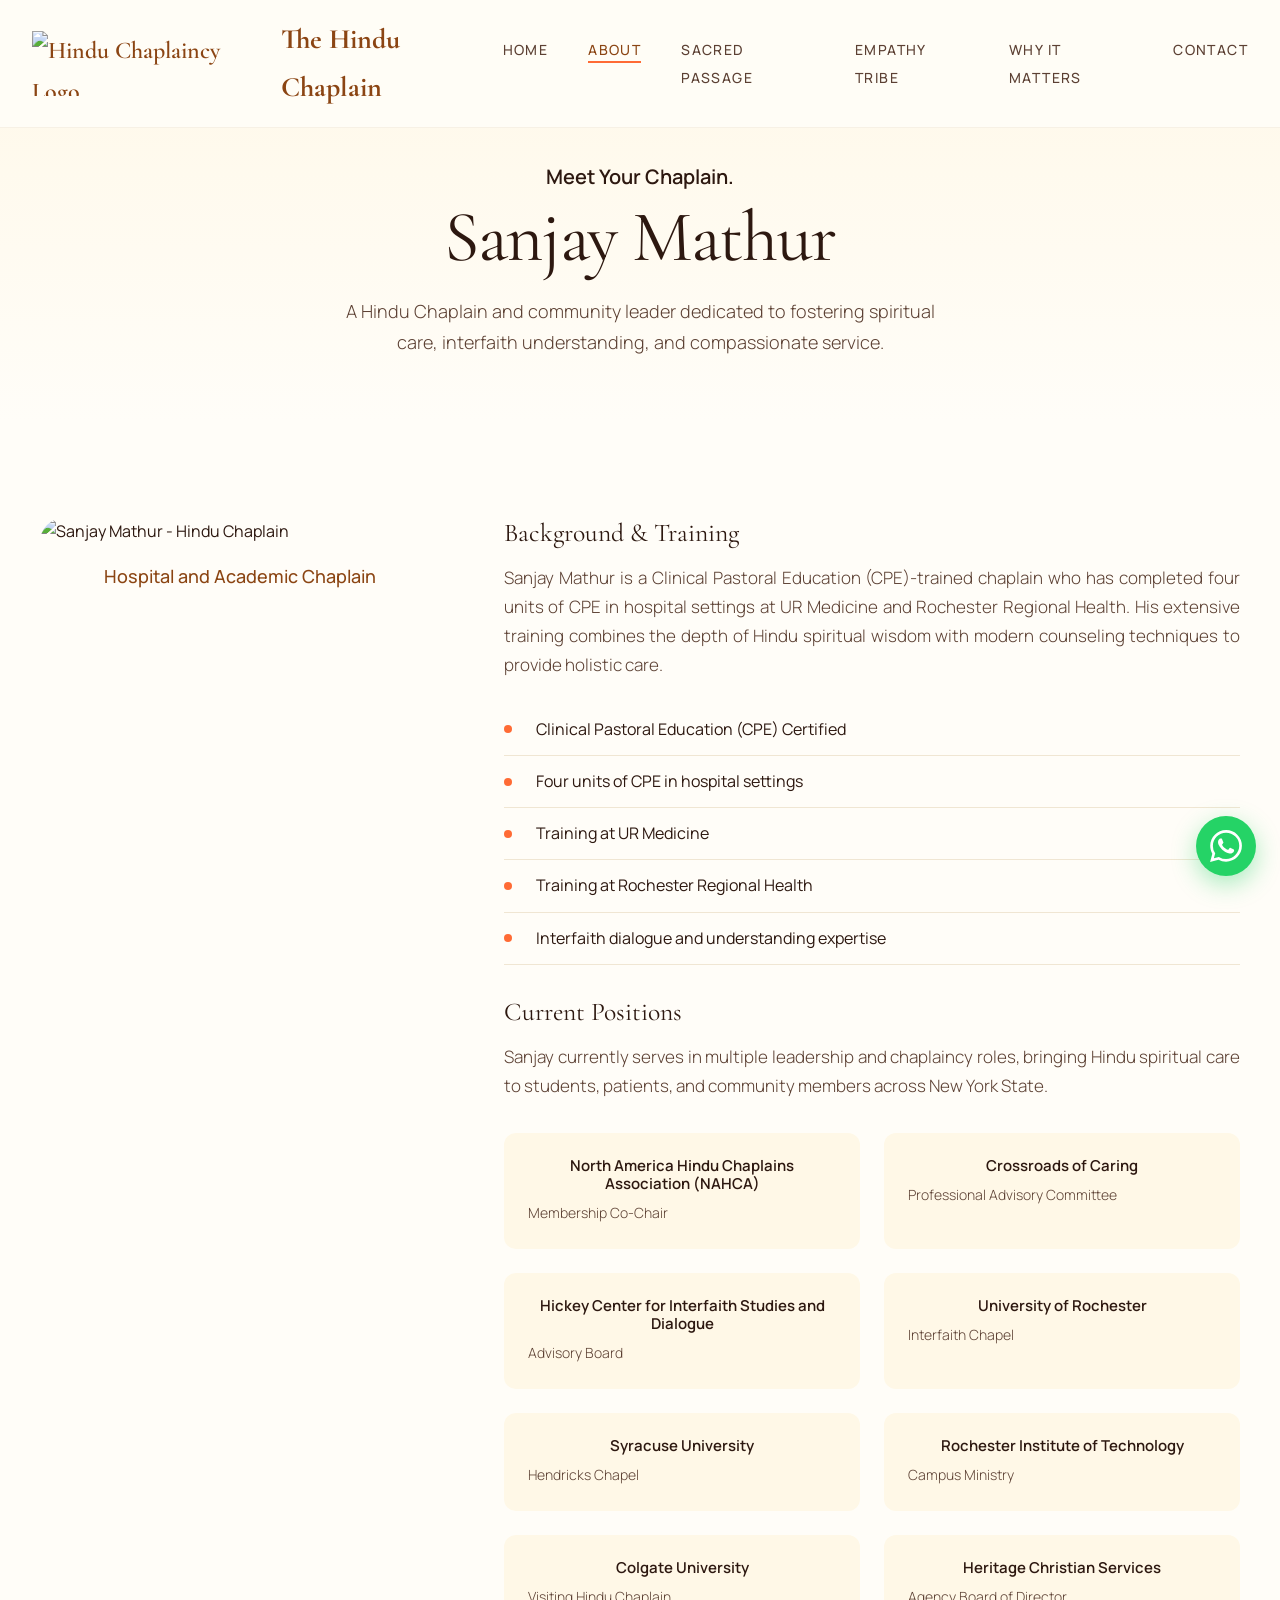
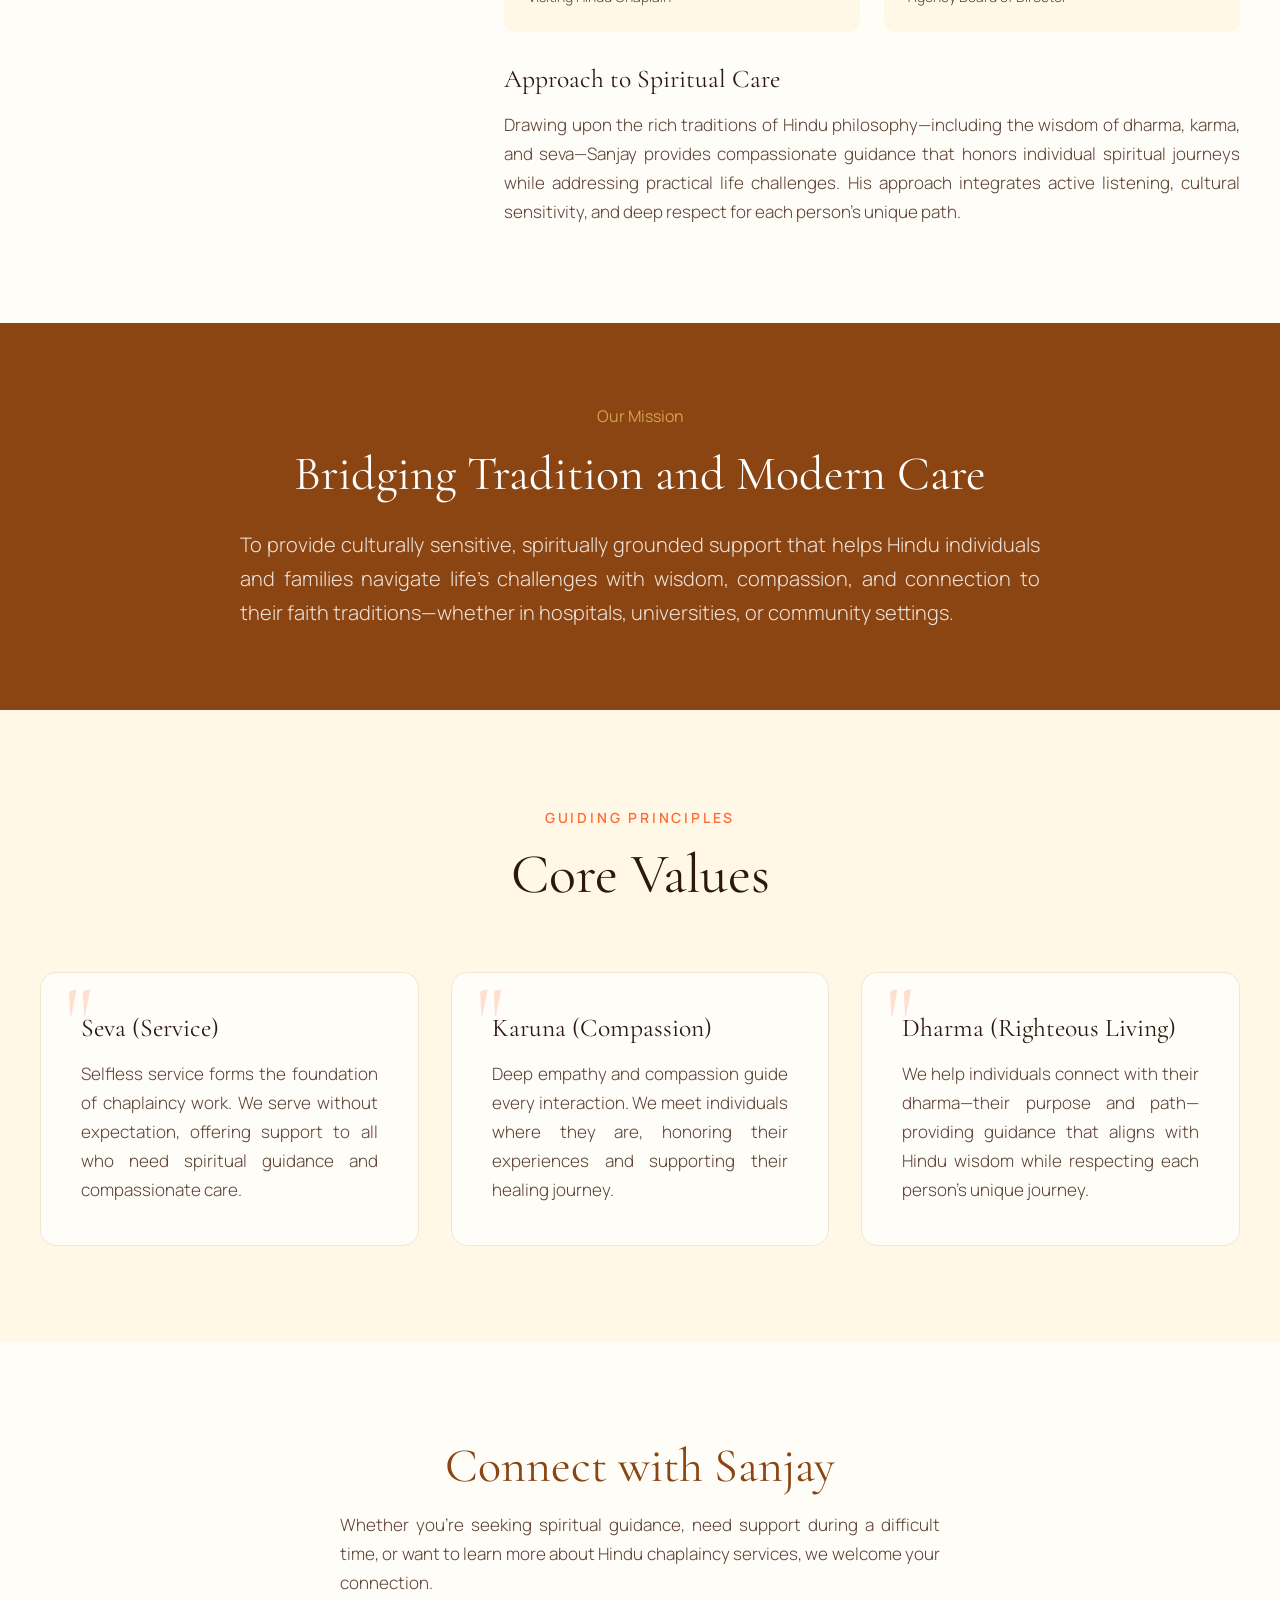
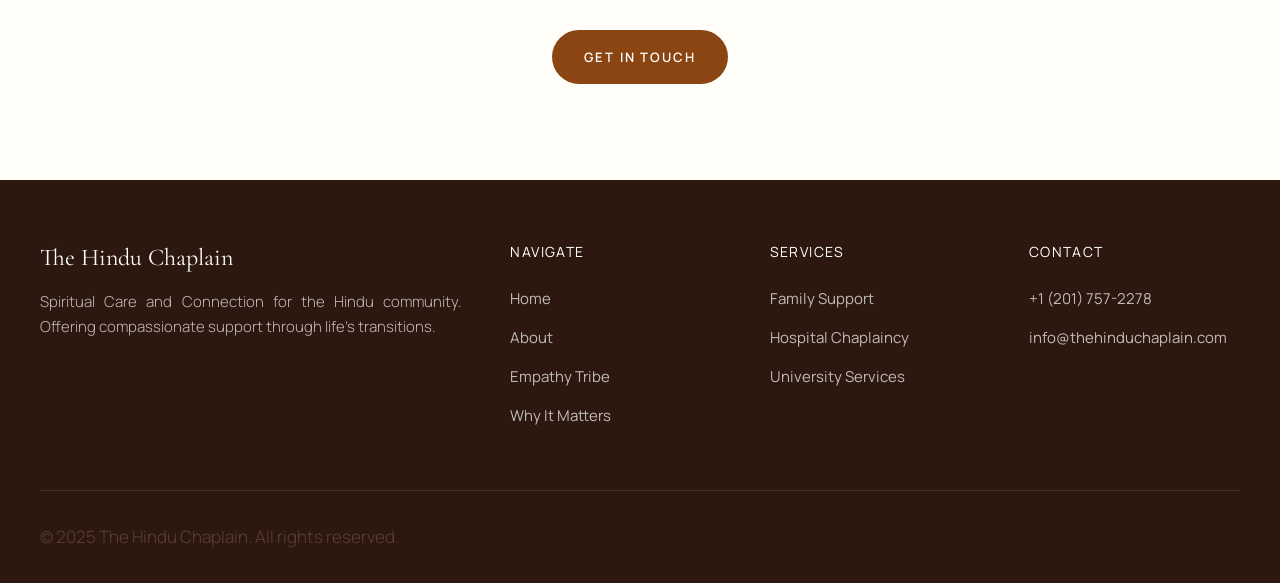
==== about.html @ c5d3df4e "first commit" ====
<!DOCTYPE html>
<html lang="en">
<head>
  <meta charset="UTF-8">
  <meta name="viewport" content="width=device-width, initial-scale=1.0">
  <meta name="description" content="Learn about Sanjay Mathur, a Clinical Pastoral Education trained Hindu Chaplain serving universities and hospitals across New York.">
  <title>About Sanjay Mathur - Hindu Chaplaincy</title>
  <link rel="stylesheet" href="styles.css">
</head>
<body>
  <!-- Navigation -->
  <nav class="nav-container" data-testid="main-navigation">
    <div class="nav-inner">
      <a href="index.html" class="nav-logo" data-testid="nav-logo">
        <img src="https://customer-assets.emergentagent.com/job_hindu-chaplain-v2/artifacts/nrknlaer_th_logo.png" alt="Hindu Chaplaincy Logo" class="nav-logo-img"><span class="nav-logo-text">The Hindu Chaplain</span>
      </a>
      
      <button class="nav-toggle" data-testid="nav-toggle" onclick="toggleNav()">
        <span></span>
        <span></span>
        <span></span>
      </button>
      
      <ul class="nav-links" data-testid="nav-links">
        <li><a href="index.html" data-testid="nav-home">Home</a></li>
        <li><a href="about.html" class="active" data-testid="nav-about">About</a></li>
        <li><a href="sacred-passage.html" data-testid="nav-sacred">Sacred Passage</a></li>
        <li><a href="empathy.html" data-testid="nav-empathy">Empathy Tribe</a></li>
        <li><a href="matters.html" data-testid="nav-matters">Why It Matters</a></li>
        <li><a href="contact.html" data-testid="nav-contact">Contact</a></li>
      </ul>
    </div>
  </nav>

  <!-- Hero Header -->
  <section class="about-hero" data-testid="about-hero">
     <span style="font-size: 20px; font-weight: 600;">Meet Your Chaplain.</span>
    <!--  <span class="hero-overline" style="display: block; margin-bottom: 1rem;">Meet Your Chaplain</span> -->
    <h1>Sanjay Mathur</h1>
    <p style="max-width: 600px; margin: 1rem auto 0; font-size: 1.125rem; text-align: center;">A Hindu Chaplain and community leader dedicated to fostering spiritual care, interfaith understanding, and compassionate service.</p>
  </section>

  <!-- Profile Section -->
  <section class="section" data-testid="profile-section">
    <div class="container">
      <div class="profile-section">
        <div class="profile-image">
          <img src="https://customer-assets.emergentagent.com/job_hindu-chaplain-v2/artifacts/mfcs2wgv_sanjay-mathur.png" alt="Sanjay Mathur - Hindu Chaplain">
          <p style="text-align: center; margin-top: 1rem; font-size: 1.125rem; color: var(--accent-deep); font-weight: 500;">Hospital and Academic Chaplain</p>
        </div>
        
        <div class="profile-content">
          <h3>Background & Training</h3>
          <p>Sanjay Mathur is a Clinical Pastoral Education (CPE)-trained chaplain who has completed four units of CPE in hospital settings at UR Medicine and Rochester Regional Health. His extensive training combines the depth of Hindu spiritual wisdom with modern counseling techniques to provide holistic care.</p>
          
          <ul class="credentials-list" data-testid="credentials-list">
            <li>Clinical Pastoral Education (CPE) Certified</li>
            <li>Four units of CPE in hospital settings</li>
            <li>Training at UR Medicine</li>
            <li>Training at Rochester Regional Health</li>
            <li>Interfaith dialogue and understanding expertise</li>
          </ul>
          
          <h3>Current Positions</h3>
          <p>Sanjay currently serves in multiple leadership and chaplaincy roles, bringing Hindu spiritual care to students, patients, and community members across New York State.</p>
          
          <div class="universities-grid" data-testid="universities-grid">
            <div class="university-card">
              <h4>North America Hindu Chaplains Association (NAHCA)</h4>
              <p style="font-size: 0.875rem; margin-top: 0.5rem;">Membership Co-Chair</p>
            </div>
            <div class="university-card">
              <h4>Crossroads of Caring</h4>
              <p style="font-size: 0.875rem; margin-top: 0.5rem;">Professional Advisory Committee</p>
            </div>
            <div class="university-card">
              <h4>Hickey Center for Interfaith Studies and Dialogue</h4>
              <p style="font-size: 0.875rem; margin-top: 0.5rem;">Advisory Board</p>
            </div>
            <div class="university-card">
              <h4>University of Rochester</h4>
              <p style="font-size: 0.875rem; margin-top: 0.5rem;">Interfaith Chapel</p>
            </div>
            <div class="university-card">
              <h4>Syracuse University</h4>
              <p style="font-size: 0.875rem; margin-top: 0.5rem;">Hendricks Chapel</p>
            </div>
            <div class="university-card">
              <h4>Rochester Institute of Technology</h4>
              <p style="font-size: 0.875rem; margin-top: 0.5rem;">Campus Ministry</p>
            </div>
            <div class="university-card">
              <h4>Colgate University</h4>
              <p style="font-size: 0.875rem; margin-top: 0.5rem;">Visiting Hindu Chaplain</p>
            </div>
            <div class="university-card">
              <h4>Heritage Christian Services</h4>
              <p style="font-size: 0.875rem; margin-top: 0.5rem;">Agency Board of Director</p>
            </div>
          </div>
          
          <h3>Approach to Spiritual Care</h3>
          <p>Drawing upon the rich traditions of Hindu philosophy—including the wisdom of dharma, karma, and seva—Sanjay provides compassionate guidance that honors individual spiritual journeys while addressing practical life challenges. His approach integrates active listening, cultural sensitivity, and deep respect for each person's unique path.</p>
        </div>
      </div>
    </div>
  </section>

  <!-- Mission Banner -->
  <section class="section section-dark mission-banner" data-testid="mission-section">
    <div class="container">
      <span class="hero-overline" style="color: var(--accent-gold); display: block; margin-bottom: 1rem;">Our Mission</span>
      <h2>Bridging Tradition and Modern Care</h2>
      <p>To provide culturally sensitive, spiritually grounded support that helps Hindu individuals and families navigate life's challenges with wisdom, compassion, and connection to their faith traditions—whether in hospitals, universities, or community settings.</p>
    </div>
  </section>

  <!-- Values Section -->
  <section class="section section-alt" data-testid="values-section">
    <div class="container">
      <div class="section-header">
        <span class="overline">Guiding Principles</span>
        <h2>Core Values</h2>
      </div>
      
      <div class="testimonials-grid">
        <div class="testimonial-card">
          <h3 style="color: var(--accent-forest); margin-bottom: 1rem;">Seva (Service)</h3>
          <p>Selfless service forms the foundation of chaplaincy work. We serve without expectation, offering support to all who need spiritual guidance and compassionate care.</p>
        </div>
        
        <div class="testimonial-card">
          <h3 style="color: var(--accent-forest); margin-bottom: 1rem;">Karuna (Compassion)</h3>
          <p>Deep empathy and compassion guide every interaction. We meet individuals where they are, honoring their experiences and supporting their healing journey.</p>
        </div>
        
        <div class="testimonial-card">
          <h3 style="color: var(--accent-forest); margin-bottom: 1rem;">Dharma (Righteous Living)</h3>
          <p>We help individuals connect with their dharma—their purpose and path—providing guidance that aligns with Hindu wisdom while respecting each person's unique journey.</p>
        </div>
      </div>
    </div>
  </section>

  <!-- CTA Section -->
  <section class="section" data-testid="about-cta">
    <div class="container text-center">
      <h2>Connect with Sanjay</h2>
      <p style="max-width: 600px; margin: 1rem auto 2rem;">Whether you're seeking spiritual guidance, need support during a difficult time, or want to learn more about Hindu chaplaincy services, we welcome your connection.</p>
      <a href="contact.html" class="btn btn-primary" data-testid="about-contact-btn">Get in Touch</a>
    </div>
  </section>

  <!-- Footer -->
  <footer class="footer" data-testid="footer">
    <div class="footer-content">
      <div class="footer-brand">
        <h3>The Hindu Chaplain</h3>
        <p>Spiritual Care and Connection for the Hindu community. Offering compassionate support through life's transitions.</p>
      </div>
      
      <div class="footer-links">
        <h4>Navigate</h4>
        <ul>
          <li><a href="index.html">Home</a></li>
          <li><a href="about.html">About</a></li>
          <li><a href="empathy.html">Empathy Tribe</a></li>
          <li><a href="matters.html">Why It Matters</a></li>
        </ul>
      </div>
      
      <div class="footer-links">
        <h4>Services</h4>
        <ul>
          <li><a href="contact.html">Family Support</a></li>
          <li><a href="contact.html">Hospital Chaplaincy</a></li>
          <li><a href="contact.html">University Services</a></li>
        </ul>
      </div>
      
      <div class="footer-links">
        <h4>Contact</h4>
        <ul>
          <li><a href="tel:+12017572278">+1 (201) 757-2278</a></li>
          <li><a href="mailto:info@thehinduchaplain.com">info@thehinduchaplain.com</a></li>
        </ul>
      </div>
    </div>
    
    <div class="footer-bottom">
      <p>&copy; 2025 The Hindu Chaplain. All rights reserved.</p>
    </div>
  </footer>

  <script>
    function toggleNav() {
      const navLinks = document.querySelector('.nav-links');
      navLinks.classList.toggle('active');
    }
  </script>
  <!-- Floating WhatsApp Chat Button -->
  <a href="https://wa.me/12017572278" target="_blank" rel="noopener" class="whatsapp-float" aria-label="Chat on WhatsApp" data-testid="whatsapp-float-btn">
    <svg xmlns="http://www.w3.org/2000/svg" viewBox="0 0 24 24"><path d="M17.472 14.382c-.297-.149-1.758-.867-2.03-.967-.273-.099-.471-.148-.67.15-.197.297-.767.966-.94 1.164-.173.199-.347.223-.644.075-.297-.15-1.255-.463-2.39-1.475-.883-.788-1.48-1.761-1.653-2.059-.173-.297-.018-.458.13-.606.134-.133.298-.347.446-.52.149-.174.198-.298.298-.497.099-.198.05-.371-.025-.52-.075-.149-.669-1.612-.916-2.207-.242-.579-.487-.5-.669-.51l-.57-.01c-.198 0-.52.074-.792.372s-1.04 1.016-1.04 2.479 1.065 2.876 1.213 3.074c.149.198 2.096 3.2 5.077 4.487.709.306 1.262.489 1.694.625.712.227 1.36.195 1.871.118.571-.085 1.758-.719 2.006-1.413.248-.694.248-1.289.173-1.413-.074-.124-.272-.198-.57-.347m-5.421 7.403h-.004a9.87 9.87 0 0 1-5.031-1.378l-.361-.214-3.741.982.998-3.648-.235-.374a9.86 9.86 0 0 1-1.51-5.26c.001-5.45 4.436-9.884 9.888-9.884 2.64 0 5.122 1.03 6.988 2.898a9.825 9.825 0 0 1 2.893 6.994c-.003 5.45-4.437 9.884-9.885 9.884m8.413-18.297A11.815 11.815 0 0 0 12.05 0C5.495 0 .16 5.335.157 11.892c0 2.096.547 4.142 1.588 5.945L.057 24l6.305-1.654a11.882 11.882 0 0 0 5.683 1.448h.005c6.554 0 11.89-5.335 11.893-11.893A11.821 11.821 0 0 0 20.464 3.488"/></svg>
  </a>

</body>
</html>
---- styles.css ----
/* Hindu Chaplain Website - Version 2 Color Theme */
/* Saffron, Gold, Cream & White Theme */
@import url('https://fonts.googleapis.com/css2?family=Cormorant+Garamond:wght@300;400;500;600;700&family=Manrope:wght@300;400;500;600;700&display=swap');

:root {
  --bg-primary: #FFFDF8;
  --bg-secondary: #FFF8E7;
  --text-primary: #2D1810;
  --text-secondary: #5C4033;
  --accent-saffron: #FF6B35;
  --accent-gold: #D4A24C;
  --accent-deep: #8B4513;
  --border-subtle: #F0E6D3;
}

* {
  margin: 0;
  padding: 0;
  box-sizing: border-box;
}

html {
  scroll-behavior: smooth;
}

body {
  font-family: 'Manrope', sans-serif;
  background-color: var(--bg-primary);
  color: var(--text-primary);
  line-height: 1.7;
}

/* Typography */
h1, h2, h3, h4, h5, h6 {
  font-family: 'Cormorant Garamond', serif;
  font-weight: 400;
  line-height: 1.2;
}

h1 {
  font-size: clamp(2.5rem, 6vw, 4.5rem);
  letter-spacing: -0.02em;
  color: var(--text-primary);
}

h2 {
  font-size: clamp(2rem, 4vw, 3rem);
  color: var(--accent-deep);
}

h3 {
  font-size: clamp(1.25rem, 2vw, 1.75rem);
  color: var(--text-primary);
}

p {
  font-size: 1.0625rem;
  color: var(--text-secondary);
  font-weight: 300;
  text-align: justify;
}

/* Navigation */
.nav-container {
  position: fixed;
  top: 0;
  left: 0;
  right: 0;
  z-index: 1000;
  background: rgba(255, 253, 248, 0.9);
  backdrop-filter: blur(20px);
  -webkit-backdrop-filter: blur(20px);
  border-bottom: 1px solid rgba(240, 230, 211, 0.5);
}

.nav-inner {
  max-width: 1400px;
  margin: 0 auto;
  padding: 1rem 2rem;
  display: flex;
  justify-content: space-between;
  align-items: center;
}

.nav-logo {
  font-family: 'Cormorant Garamond', serif;
  font-size: 1.5rem;
  font-weight: 600;
  color: var(--accent-deep);
  text-decoration: none;
  display: flex;
  align-items: center;
  gap: 0.75rem;
}

.nav-logo-img {
  height: 65px;
  width: auto;
  object-fit: contain;
}

.nav-logo-text {
  font-family: 'Cormorant Garamond', serif;
  font-size: 1.75rem;
  font-weight: 800;
  color: var(--accent-deep);
}

.nav-logo svg {
  width: 32px;
  height: 32px;
  fill: var(--accent-saffron);
}

.nav-links {
  display: flex;
  gap: 2.5rem;
  list-style: none;
}

.nav-links a {
  text-decoration: none;
  color: var(--text-secondary);
  font-size: 0.875rem;
  font-weight: 500;
  text-transform: uppercase;
  letter-spacing: 0.1em;
  transition: color 0.3s ease;
  position: relative;
}

.nav-links a:hover,
.nav-links a.active {
  color: var(--accent-deep);
}

.nav-links a::after {
  content: '';
  position: absolute;
  bottom: -4px;
  left: 0;
  width: 0;
  height: 2px;
  background: var(--accent-saffron);
  transition: width 0.3s ease;
}

.nav-links a:hover::after,
.nav-links a.active::after {
  width: 100%;
}

/* Mobile Navigation */
.nav-toggle {
  display: none;
  flex-direction: column;
  gap: 6px;
  background: none;
  border: none;
  cursor: pointer;
  padding: 4px;
}

.nav-toggle span {
  width: 28px;
  height: 2px;
  background: var(--accent-deep);
  transition: all 0.3s ease;
}

@media (max-width: 768px) {
  .nav-toggle {
    display: flex;
  }
  
  .nav-links {
    position: fixed;
    top: 70px;
    left: 0;
    right: 0;
    background: rgba(255, 253, 248, 0.98);
    backdrop-filter: blur(20px);
    flex-direction: column;
    padding: 2rem;
    gap: 1.5rem;
    transform: translateY(-150%);
    transition: transform 0.4s ease;
  }
  
  .nav-links.active {
    transform: translateY(0);
  }
}

/* Buttons */
.btn {
  display: inline-flex;
  align-items: center;
  gap: 0.75rem;
  padding: 1rem 2rem;
  font-size: 0.8125rem;
  font-weight: 600;
  text-transform: uppercase;
  letter-spacing: 0.15em;
  text-decoration: none;
  border-radius: 50px;
  transition: all 0.3s ease;
  cursor: pointer;
  border: none;
}

.btn-primary {
  background: var(--accent-deep);
  color: white;
}

.btn-primary:hover {
  background: var(--text-primary);
  transform: translateY(-2px);
  box-shadow: 0 10px 30px rgba(139, 69, 19, 0.25);
}

.btn-secondary {
  background: transparent;
  color: var(--accent-deep);
  border: 2px solid var(--accent-deep);
}

.btn-secondary:hover {
  background: var(--bg-secondary);
}

.btn-saffron {
  background: var(--accent-saffron);
  color: white;
}

.btn-saffron:hover {
  background: #e55a2b;
  transform: translateY(-2px);
  box-shadow: 0 10px 30px rgba(255, 107, 53, 0.3);
}

.btn-white {
  background: transparent;
  color: white;
  border: 2px solid white;
}

.btn-white:hover {
  background: white;
  color: var(--accent-deep);
}

/* Sections */
.section {
  padding: 6rem 2rem;
}

.section-alt {
  background: var(--bg-secondary);
}

.section-dark {
  background: var(--accent-deep);
  color: white;
}

.section-dark h2,
.section-dark h3,
.section-dark p {
  color: white;
}

.container {
  max-width: 1200px;
  margin: 0 auto;
}

.section-header {
  text-align: center;
  margin-bottom: 4rem;
}

.section-header h2 {
  font-size: clamp(2.5rem, 5vw, 3.5rem);
  font-weight: 400;
  color: var(--text-primary);
  margin-top: 0.75rem;
}

.section-header .overline {
  font-size: 0.875rem;
  text-transform: uppercase;
  letter-spacing: 0.2em;
  color: var(--accent-saffron);
  font-weight: 600;
  margin-bottom: 0;
  display: block;
}

/* Home Page Hero */
.home-hero {
  min-height: 85vh;
  display: flex;
  align-items: center;
  justify-content: center;
  text-align: center;
  position: relative;
  background-size: cover;
  background-position: center;
  padding: 8rem 2rem;
}

.home-hero::before {
  content: '';
  position: absolute;
  inset: 0;
  background: linear-gradient(135deg, rgba(139, 69, 19, 0.75), rgba(45, 24, 16, 0.65));
}

.home-hero-content {
  position: relative;
  z-index: 2;
  max-width: 900px;
}

.home-hero h1 {
  color: white;
  margin-bottom: 1.5rem;
  font-size: clamp(3rem, 7vw, 5rem);
}

.home-hero p {
  color: rgba(255, 255, 255, 0.9);
  font-size: 1.25rem;
  max-width: 700px;
  margin: 0 auto;
}

/* About Chaplaincy Section */
.chaplaincy-content {
  display: grid;
  grid-template-columns: 1fr 1fr;
  gap: 4rem;
  align-items: center;
}

.chaplaincy-quote {
  position: relative;
  padding: 2rem 0;
}

.chaplaincy-quote blockquote {
  font-family: 'Cormorant Garamond', serif;
  font-size: 1.75rem;
  font-weight: 400;
  font-style: italic;
  color: var(--accent-deep);
  line-height: 1.5;
  position: relative;
  padding-left: 2rem;
  border-left: 4px solid var(--accent-saffron);
}

.chaplaincy-text p {
  margin-bottom: 1.5rem;
}

/* Testimonials */
.testimonials-grid {
  display: grid;
  grid-template-columns: repeat(auto-fit, minmax(320px, 1fr));
  gap: 2rem;
}

.testimonial-card {
  background: var(--bg-primary);
  padding: 2.5rem;
  border-radius: 16px;
  border: 1px solid var(--border-subtle);
  position: relative;
  transition: transform 0.3s ease, box-shadow 0.3s ease;
}

.testimonial-card:hover {
  transform: translateY(-4px);
  box-shadow: 0 20px 40px rgba(45, 24, 16, 0.08);
}

.testimonial-card::before {
  content: '"';
  font-family: 'Cormorant Garamond', serif;
  font-size: 6rem;
  color: var(--accent-saffron);
  opacity: 0.2;
  position: absolute;
  top: 0;
  left: 1.5rem;
  line-height: 1;
}

.testimonial-text {
  font-style: italic;
  margin-bottom: 1.5rem;
  position: relative;
  z-index: 1;
}

.testimonial-author {
  display: flex;
  align-items: center;
  gap: 1rem;
}

.testimonial-avatar {
  width: 48px;
  height: 48px;
  border-radius: 50%;
  background: var(--accent-deep);
  display: flex;
  align-items: center;
  justify-content: center;
  color: white;
  font-weight: 600;
}

.testimonial-info h4 {
  font-size: 1rem;
  font-family: 'Manrope', sans-serif;
  font-weight: 600;
  margin-bottom: 0.25rem;
}

.testimonial-info span {
  font-size: 0.875rem;
  color: var(--text-secondary);
}

/* Video Testimonial */
.video-testimonial {
  margin-top: 4rem;
  padding-top: 3rem;
  border-top: 1px solid var(--border-subtle);
}

.video-container {
  position: relative;
  width: 100%;
  max-width: 700px;
  margin: 0 auto;
  border-radius: 16px;
  overflow: hidden;
  box-shadow: 0 20px 40px rgba(45, 24, 16, 0.12);
}

.video-container iframe {
  width: 100%;
  height: 400px;
  display: block;
}

@media (max-width: 768px) {
  .video-container iframe {
    height: 280px;
  }
}

/* CTA Section */
.cta-hero {
  min-height: 70vh;
  display: flex;
  align-items: center;
  justify-content: center;
  position: relative;
  padding: 5rem 2rem;
  background-size: cover;
  background-position: center;
}

.cta-hero::before {
  content: '';
  position: absolute;
  inset: 0;
  background: linear-gradient(135deg, rgba(255, 107, 53, 0.15), rgba(255, 248, 231, 0.92));
}

.cta-hero-content {
  position: relative;
  z-index: 2;
  max-width: 1200px;
  width: 100%;
}

.cta-header {
  text-align: center;
  margin-bottom: 3rem;
}

.cta-header h2 {
  font-size: clamp(2.5rem, 5vw, 3.5rem);
  font-weight: 400;
  color: var(--text-primary);
  margin-top: 0.75rem;
  margin-bottom: 1rem;
}

.cta-header p {
  max-width: 650px;
  margin: 0 auto;
  font-size: 1.125rem;
}

.cta-cards-grid {
  display: grid;
  grid-template-columns: repeat(3, 1fr);
  gap: 2rem;
}

.cta-action-card {
  background: rgba(255, 255, 255, 0.9);
  backdrop-filter: blur(20px);
  -webkit-backdrop-filter: blur(20px);
  border: 1px solid rgba(255, 255, 255, 0.6);
  border-radius: 24px;
  padding: 2.5rem 2rem;
  text-align: center;
  text-decoration: none;
  color: var(--text-primary);
  transition: all 0.4s ease;
  display: flex;
  flex-direction: column;
  align-items: center;
  gap: 1rem;
}

.cta-action-card:hover {
  transform: translateY(-8px);
  box-shadow: 0 25px 50px rgba(139, 69, 19, 0.15);
  background: white;
  border-color: var(--accent-saffron);
}

.cta-card-icon {
  width: 72px;
  height: 72px;
  background: linear-gradient(135deg, var(--accent-deep), #a0522d);
  border-radius: 50%;
  display: flex;
  align-items: center;
  justify-content: center;
  margin-bottom: 0.5rem;
  transition: all 0.3s ease;
}

.cta-action-card:hover .cta-card-icon {
  background: linear-gradient(135deg, var(--accent-saffron), #ff8c5a);
  transform: scale(1.1);
}

.cta-card-icon svg {
  width: 32px;
  height: 32px;
  stroke: white;
}

.cta-action-card h3 {
  font-family: 'Cormorant Garamond', serif;
  font-size: 1.5rem;
  color: var(--accent-deep);
  margin: 0;
}

.cta-action-card p {
  font-size: 0.9375rem;
  color: var(--text-secondary);
  margin: 0;
}

.cta-card-action {
  font-size: 0.8125rem;
  font-weight: 600;
  text-transform: uppercase;
  letter-spacing: 0.1em;
  color: var(--accent-saffron);
  margin-top: auto;
  padding-top: 0.5rem;
}

/* About Page */
.about-hero {
  padding: 10rem 2rem 4rem;
  text-align: center;
  background: linear-gradient(180deg, var(--bg-secondary) 0%, var(--bg-primary) 100%);
}

.profile-section {
  display: grid;
  grid-template-columns: 400px 1fr;
  gap: 4rem;
  align-items: start;
}

.profile-image {
  border-radius: 24px;
  overflow: hidden;
  position: sticky;
  top: 120px;
}

.profile-image img {
  width: 100%;
  height: auto;
  display: block;
}

.profile-content h3 {
  margin-bottom: 1rem;
  margin-top: 2rem;
}

.profile-content h3:first-child {
  margin-top: 0;
}

.credentials-list {
  list-style: none;
  margin: 1.5rem 0;
}

.credentials-list li {
  padding: 0.75rem 0;
  padding-left: 2rem;
  position: relative;
  border-bottom: 1px solid var(--border-subtle);
}

.credentials-list li::before {
  content: '';
  position: absolute;
  left: 0;
  top: 50%;
  transform: translateY(-50%);
  width: 8px;
  height: 8px;
  background: var(--accent-saffron);
  border-radius: 50%;
}

.universities-grid {
  display: grid;
  grid-template-columns: repeat(2, 1fr);
  gap: 1.5rem;
  margin-top: 2rem;
}

.university-card {
  background: var(--bg-secondary);
  padding: 1.5rem;
  border-radius: 12px;
  text-align: center;
}

.university-card h4 {
  font-family: 'Manrope', sans-serif;
  font-size: 0.9375rem;
  font-weight: 600;
}

/* Mission Banner */
.mission-banner {
  padding: 5rem 2rem;
  text-align: center;
}

.mission-banner h2 {
  color: white;
  margin-bottom: 1.5rem;
}

.mission-banner p {
  color: rgba(255, 255, 255, 0.85);
  max-width: 800px;
  margin: 0 auto;
  font-size: 1.25rem;
}

/* Empathy Page */
.empathy-hero {
  min-height: 60vh;
  display: flex;
  align-items: center;
  justify-content: center;
  text-align: center;
  position: relative;
  background: linear-gradient(135deg, var(--accent-deep), #5a3a1a);
  padding: 8rem 2rem;
}

.empathy-hero-content {
  position: relative;
  z-index: 2;
  max-width: 800px;
}

.empathy-hero h1 {
  color: white;
  margin-bottom: 1.5rem;
}

.empathy-hero p {
  color: rgba(255, 255, 255, 0.9);
  font-size: 1.25rem;
}

.empathy-content {
  max-width: 900px;
  margin: 0 auto;
}

.empathy-content h3 {
  margin-top: 3rem;
  margin-bottom: 1rem;
}

.empathy-content p {
  margin-bottom: 1.5rem;
}

.empathy-cta {
  background: var(--bg-secondary);
  padding: 3rem;
  border-radius: 20px;
  text-align: center;
  margin-top: 3rem;
}

.empathy-cta h3 {
  margin-top: 0;
  margin-bottom: 1rem;
}

.empathy-cta a {
  color: var(--accent-saffron);
  font-weight: 600;
}

/* Why It Matters Page */
.matters-grid {
  display: grid;
  grid-template-columns: repeat(12, 1fr);
  gap: 1.5rem;
}

.matters-card {
  padding: 2.5rem;
  border-radius: 20px;
}

.matters-card.large {
  grid-column: span 8;
}

.matters-card.small {
  grid-column: span 4;
}

.matters-card.full {
  grid-column: span 12;
}

.matters-card.bg-light {
  background: var(--bg-primary);
  border: 1px solid var(--border-subtle);
}

.matters-card.bg-alt {
  background: var(--bg-secondary);
}

.matters-card h3 {
  margin-bottom: 1rem;
}

.matters-card ul {
  list-style: none;
  margin-top: 1.5rem;
}

.matters-card ul li {
  padding: 0.75rem 0;
  padding-left: 1.5rem;
  position: relative;
  color: var(--text-secondary);
}

.matters-card ul li::before {
  content: '→';
  position: absolute;
  left: 0;
  color: var(--accent-saffron);
}

/* Contact Page */
.contact-hero {
  min-height: 100vh;
  display: flex;
  align-items: center;
  justify-content: center;
  position: relative;
  padding: 8rem 2rem;
  background-size: cover;
  background-position: center;
}

.contact-hero::before {
  content: '';
  position: absolute;
  inset: 0;
  background: linear-gradient(135deg, rgba(255, 107, 53, 0.12), rgba(255, 248, 231, 0.9));
}

.contact-container {
  position: relative;
  z-index: 2;
  max-width: 1200px;
  width: 100%;
  display: grid;
  grid-template-columns: 1fr 1fr;
  gap: 4rem;
  align-items: center;
}

.contact-info {
  padding: 2rem;
}

.contact-info h1 {
  margin-bottom: 1.5rem;
}

.contact-info p {
  margin-bottom: 2rem;
  font-size: 1.125rem;
}

.contact-cards {
  display: flex;
  flex-direction: column;
  gap: 1rem;
  margin-top: 2rem;
}

.contact-card {
  display: flex;
  align-items: center;
  gap: 1.25rem;
  padding: 1.25rem 1.5rem;
  background: white;
  border-radius: 16px;
  text-decoration: none;
  color: var(--text-primary);
  transition: all 0.3s ease;
  border: 1px solid var(--border-subtle);
}

.contact-card:hover {
  transform: translateX(8px);
  box-shadow: 0 10px 30px rgba(139, 69, 19, 0.1);
  border-color: var(--accent-deep);
}

.contact-card-icon {
  width: 48px;
  height: 48px;
  background: var(--bg-secondary);
  border-radius: 12px;
  display: flex;
  align-items: center;
  justify-content: center;
}

.contact-card-icon svg {
  width: 24px;
  height: 24px;
  stroke: var(--accent-deep);
}

.contact-card-content h4 {
  font-family: 'Manrope', sans-serif;
  font-size: 1rem;
  font-weight: 600;
  margin-bottom: 0.25rem;
}

.contact-card-content span {
  font-size: 0.875rem;
  color: var(--text-secondary);
}

/* Contact Form */
.contact-form-container {
  background: rgba(255, 255, 255, 0.8);
  backdrop-filter: blur(24px);
  -webkit-backdrop-filter: blur(24px);
  border: 1px solid rgba(255, 255, 255, 0.6);
  border-radius: 32px;
  padding: 3rem;
  position: relative;
  overflow: hidden;
}

.contact-form-container::before {
  content: '';
  position: absolute;
  top: -50%;
  right: -50%;
  width: 200%;
  height: 200%;
  background: radial-gradient(circle, rgba(255, 107, 53, 0.08) 0%, transparent 50%);
  pointer-events: none;
}

.lotus-icon {
  width: 80px;
  height: 80px;
  margin: 0 auto 2rem;
  display: block;
}

.lotus-icon svg {
  width: 100%;
  height: 100%;
  fill: var(--accent-saffron);
}

.contact-form {
  position: relative;
  z-index: 1;
}

.form-group {
  margin-bottom: 1.5rem;
}

.form-group label {
  display: block;
  font-size: 0.875rem;
  font-weight: 500;
  color: var(--text-secondary);
  margin-bottom: 0.5rem;
  text-transform: uppercase;
  letter-spacing: 0.05em;
}

.form-group input,
.form-group textarea,
.form-group select {
  width: 100%;
  padding: 1rem 0;
  font-family: 'Manrope', sans-serif;
  font-size: 1rem;
  color: var(--text-primary);
  background: transparent;
  border: none;
  border-bottom: 2px solid var(--border-subtle);
  transition: border-color 0.3s ease;
  outline: none;
}

.form-group input:focus,
.form-group textarea:focus,
.form-group select:focus {
  border-color: var(--accent-deep);
}

.form-group input::placeholder,
.form-group textarea::placeholder {
  color: rgba(92, 64, 51, 0.5);
}

.form-group textarea {
  resize: vertical;
  min-height: 120px;
}

.form-row {
  display: grid;
  grid-template-columns: 1fr 1fr;
  gap: 1.5rem;
}

.contact-form .btn {
  width: 100%;
  justify-content: center;
  margin-top: 1rem;
}

/* Footer */
.footer {
  background: var(--text-primary);
  color: white;
  padding: 4rem 2rem 2rem;
}

.footer-content {
  max-width: 1200px;
  margin: 0 auto;
  display: grid;
  grid-template-columns: 2fr 1fr 1fr 1fr;
  gap: 3rem;
}

.footer-brand h3 {
  font-size: 1.5rem;
  color: white;
  margin-bottom: 1rem;
}

.footer-brand p {
  color: rgba(255, 255, 255, 0.7);
  font-size: 0.9375rem;
}

.footer-links h4 {
  font-family: 'Manrope', sans-serif;
  font-size: 0.875rem;
  text-transform: uppercase;
  letter-spacing: 0.1em;
  color: white;
  margin-bottom: 1.5rem;
}

.footer-links ul {
  list-style: none;
}

.footer-links ul li {
  margin-bottom: 0.75rem;
}

.footer-links ul li a {
  color: rgba(255, 255, 255, 0.7);
  text-decoration: none;
  font-size: 0.9375rem;
  transition: color 0.3s ease;
}

.footer-links ul li a:hover {
  color: var(--accent-gold);
}

.footer-bottom {
  max-width: 1200px;
  margin: 3rem auto 0;
  padding-top: 2rem;
  border-top: 1px solid rgba(255, 255, 255, 0.1);
  text-align: center;
  color: rgba(255, 255, 255, 0.5);
  font-size: 0.875rem;
}

/* Responsive */
@media (max-width: 1024px) {
  .chaplaincy-content {
    grid-template-columns: 1fr;
  }
  
  .profile-section {
    grid-template-columns: 1fr;
  }
  
  .profile-image {
    position: relative;
    top: 0;
    max-width: 400px;
    margin: 0 auto;
  }
  
  .matters-card.large,
  .matters-card.small {
    grid-column: span 12;
  }
  
  .contact-container {
    grid-template-columns: 1fr;
    gap: 3rem;
  }
  
  .footer-content {
    grid-template-columns: 1fr 1fr;
    gap: 2rem;
  }
}

@media (max-width: 900px) {
  .cta-cards-grid {
    grid-template-columns: 1fr;
    max-width: 400px;
    margin: 0 auto;
  }
  
  .cta-action-card {
    width: 100%;
  }
}

@media (max-width: 640px) {
  .section {
    padding: 4rem 1.5rem;
  }
  
  .home-hero {
    min-height: 70vh;
    padding: 7rem 1.5rem 4rem;
  }
  
  .home-hero p {
    font-size: 1.0625rem;
  }
  
  .cta-hero {
    padding: 4rem 1.5rem;
  }
  
  .cta-action-card {
    padding: 2rem 1.5rem;
  }
  
  .form-row {
    grid-template-columns: 1fr;
  }
  
  .universities-grid {
    grid-template-columns: 1fr;
  }
  
  .footer-content {
    grid-template-columns: 1fr;
  }
  
  .contact-form-container {
    padding: 2rem 1.5rem;
  }
}

/* Animations */
@keyframes fadeInUp {
  from {
    opacity: 0;
    transform: translateY(30px);
  }
  to {
    opacity: 1;
    transform: translateY(0);
  }
}

.animate-fade-in {
  animation: fadeInUp 0.8s ease forwards;
}

.animate-delay-1 {
  animation-delay: 0.1s;
}

.animate-delay-2 {
  animation-delay: 0.2s;
}

.animate-delay-3 {
  animation-delay: 0.3s;
}

/* Utility Classes */
.text-center {
  text-align: center;
}

.mb-0 {
  margin-bottom: 0;
}

.mt-2 {
  margin-top: 2rem;
}

/* Get in Touch Section */
.get-in-touch-section {
  min-height: 70vh;
  display: flex;
  align-items: center;
  justify-content: center;
  position: relative;
  padding: 5rem 2rem;
  background-size: cover;
  background-position: center;
}

.get-in-touch-section::before {
  content: '';
  position: absolute;
  inset: 0;
  background: linear-gradient(135deg, rgba(255, 107, 53, 0.12), rgba(255, 248, 231, 0.92));
}

.get-in-touch-content {
  position: relative;
  z-index: 2;
  max-width: 1200px;
  width: 100%;
}

.get-in-touch-header {
  text-align: center;
  margin-bottom: 3rem;
}

.get-in-touch-header h1,
.get-in-touch-header h2 {
  font-size: clamp(2.5rem, 5vw, 3.5rem);
  font-weight: 400;
  color: var(--text-primary);
  margin-top: 0.75rem;
  margin-bottom: 1rem;
}

.get-in-touch-header p {
  max-width: 650px;
  margin: 0 auto;
  font-size: 1.125rem;
}

.get-in-touch-cards {
  display: grid;
  grid-template-columns: repeat(3, 1fr);
  gap: 2rem;
}

@media (max-width: 1024px) {
  .get-in-touch-cards {
    grid-template-columns: repeat(2, 1fr);
  }
}

.get-in-touch-card {
  background: rgba(255, 255, 255, 0.9);
  backdrop-filter: blur(20px);
  -webkit-backdrop-filter: blur(20px);
  border: 1px solid rgba(255, 255, 255, 0.6);
  border-radius: 24px;
  padding: 1.75rem 2rem;
  text-align: center;
  text-decoration: none;
  color: var(--text-primary);
  transition: all 0.4s ease;
  display: flex;
  flex-direction: column;
  align-items: center;
  gap: 0.5rem;
}

.get-in-touch-card:hover {
  transform: translateY(-8px);
  box-shadow: 0 25px 50px rgba(139, 69, 19, 0.15);
  background: white;
  border-color: var(--accent-saffron);
}

.get-in-touch-card-icon {
  width: 56px;
  height: 56px;
  background: linear-gradient(135deg, var(--accent-deep), #a0522d);
  border-radius: 50%;
  display: flex;
  align-items: center;
  justify-content: center;
  margin-bottom: 0.25rem;
  transition: all 0.3s ease;
}

.get-in-touch-card:hover .get-in-touch-card-icon {
  background: linear-gradient(135deg, var(--accent-saffron), #ff8c5a);
  transform: scale(1.1);
}

.get-in-touch-card-icon svg {
  width: 26px;
  height: 26px;
  stroke: white;
}

.get-in-touch-card h3 {
  font-family: 'Cormorant Garamond', serif;
  font-size: 1.4rem;
  color: var(--accent-deep);
  margin: 0;
}

.get-in-touch-card p {
  font-size: 0.9rem;
  color: var(--text-secondary);
  margin: 0;
}

.get-in-touch-action {
  font-size: 0.875rem;
  font-weight: 600;
  text-transform: uppercase;
  letter-spacing: 0.1em;
  color: var(--accent-saffron);
  margin-top: auto;
  padding-top: 0.5rem;
}

.get-in-touch-card .btn {
  margin-top: 0.5rem;
  padding: 0.6rem 1.25rem;
  font-size: 0.7rem;
  letter-spacing: 0.1em;
  white-space: nowrap;
}

/* Floating WhatsApp Button */
.whatsapp-float {
  position: fixed;
  bottom: 24px;
  right: 24px;
  width: 60px;
  height: 60px;
  background: #25D366;
  border-radius: 50%;
  display: flex;
  align-items: center;
  justify-content: center;
  box-shadow: 0 8px 24px rgba(37, 211, 102, 0.4);
  z-index: 1000;
  text-decoration: none;
  transition: transform 0.3s ease, box-shadow 0.3s ease;
  animation: whatsapp-pulse 2.5s ease-in-out infinite;
}

.whatsapp-float:hover {
  transform: scale(1.1);
  box-shadow: 0 12px 32px rgba(37, 211, 102, 0.55);
  animation: none;
}

.whatsapp-float svg {
  width: 32px;
  height: 32px;
  fill: white;
}

@keyframes whatsapp-pulse {
  0%, 100% { box-shadow: 0 8px 24px rgba(37, 211, 102, 0.4), 0 0 0 0 rgba(37, 211, 102, 0.5); }
  50% { box-shadow: 0 8px 24px rgba(37, 211, 102, 0.4), 0 0 0 14px rgba(37, 211, 102, 0); }
}

@media (max-width: 600px) {
  .whatsapp-float {
    width: 54px;
    height: 54px;
    bottom: 18px;
    right: 18px;
  }
  .whatsapp-float svg {
    width: 28px;
    height: 28px;
  }
}

@media (max-width: 768px) {
  .get-in-touch-cards {
    grid-template-columns: 1fr;
    max-width: 400px;
    margin: 0 auto;
  }
  
  .get-in-touch-card {
    padding: 2.5rem 2rem;
  }
  
  .get-in-touch-section {
    padding: 4rem 1.5rem;
  }
}
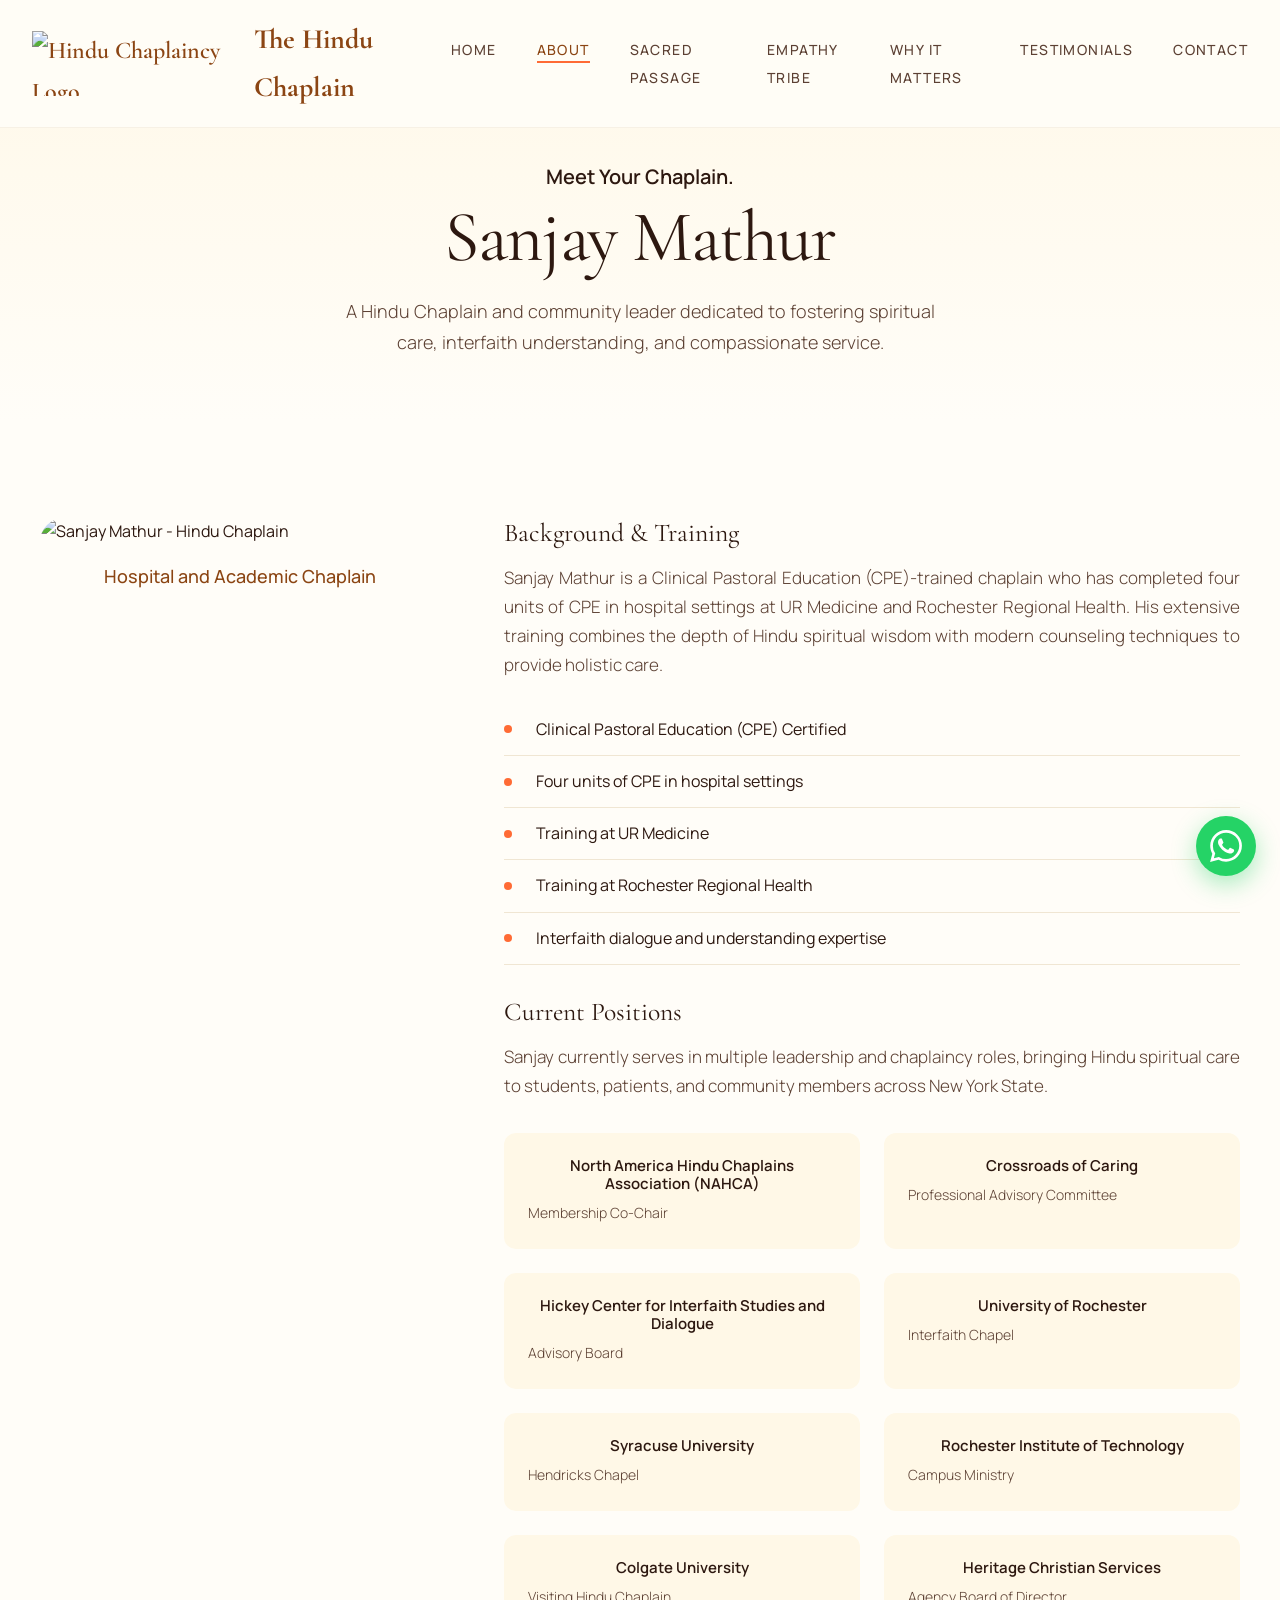
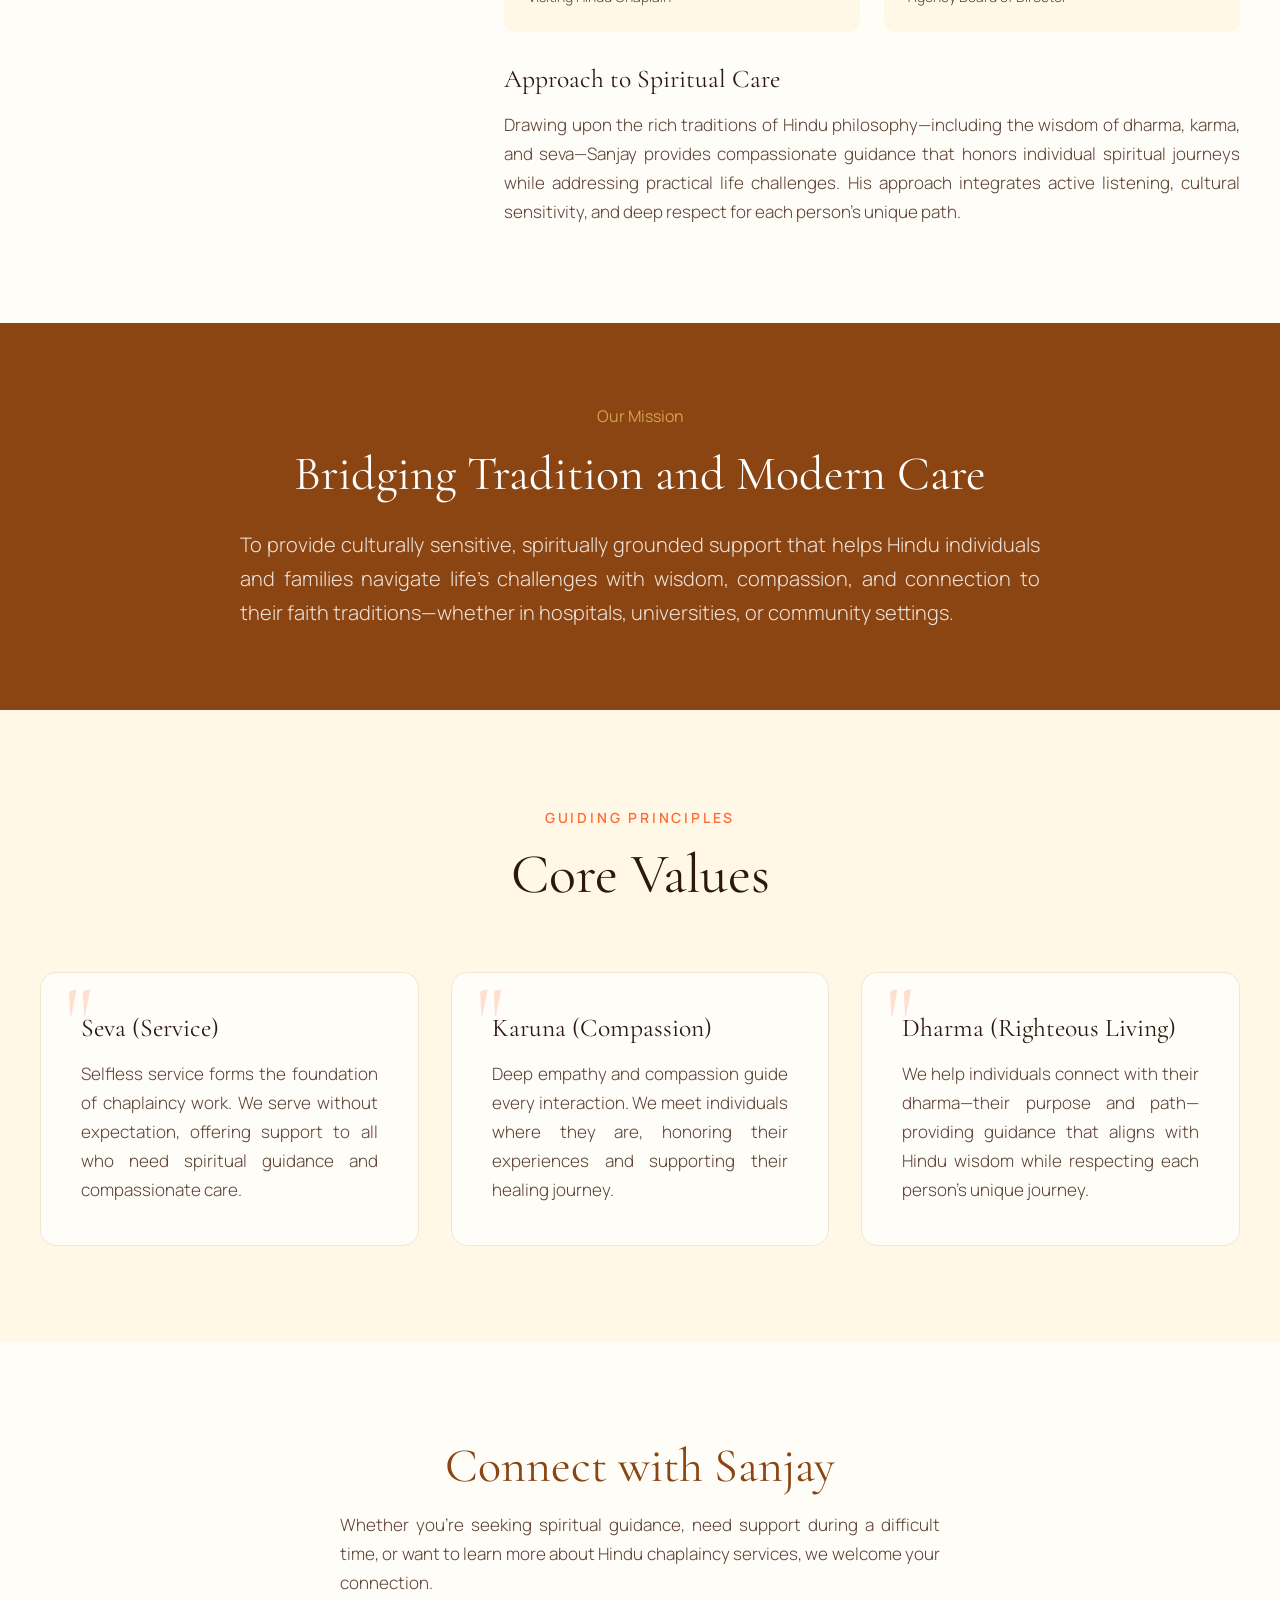
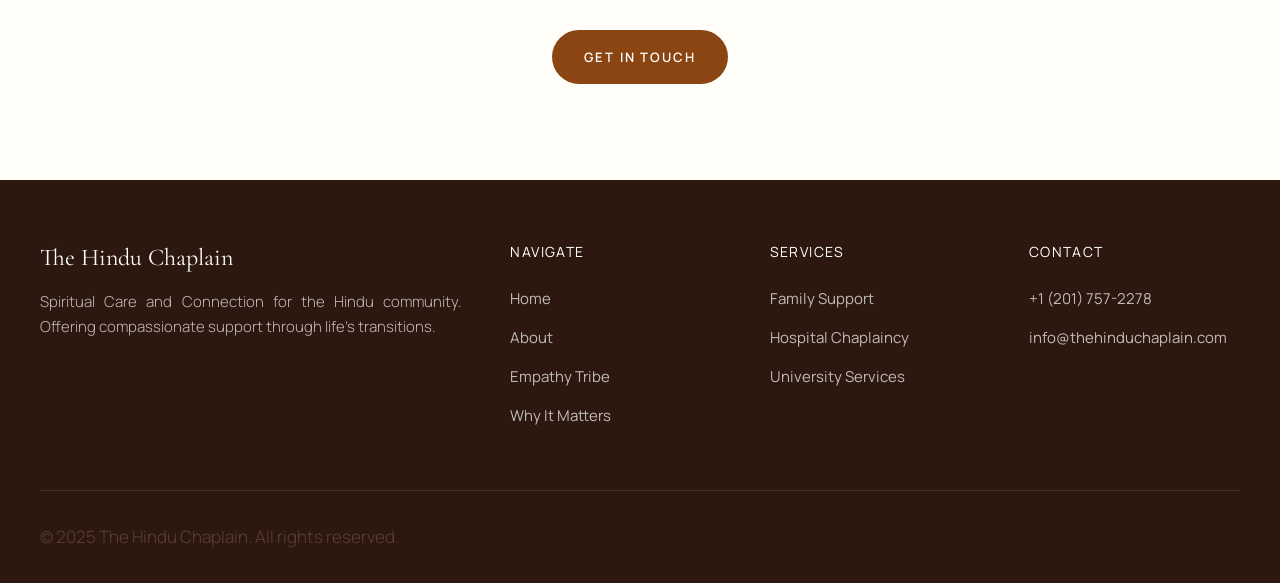
==== commit 145ffb14: "auto-commit for e01a839e-039a-4be0-b2f3-43a5af6a39b9" ====
--- a/about.html
+++ b/about.html
@@ -27,6 +27,7 @@
         <li><a href="sacred-passage.html" data-testid="nav-sacred">Sacred Passage</a></li>
         <li><a href="empathy.html" data-testid="nav-empathy">Empathy Tribe</a></li>
         <li><a href="matters.html" data-testid="nav-matters">Why It Matters</a></li>
+        <li><a href="testimonials.html" data-testid="nav-testimonials">Testimonials</a></li>
         <li><a href="contact.html" data-testid="nav-contact">Contact</a></li>
       </ul>
     </div>
